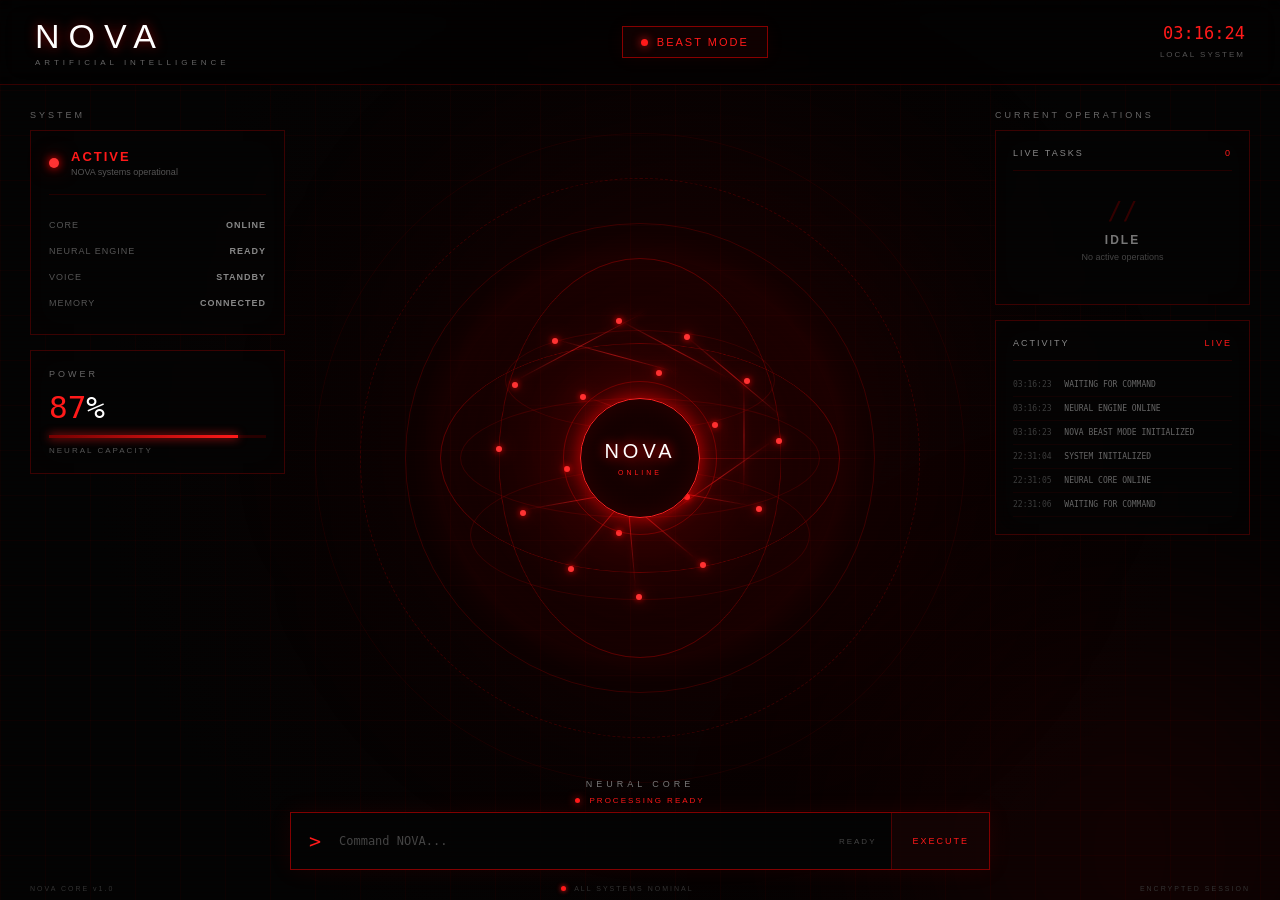
==== beast mode UI/Beast.html @ 0acd36e1 "NOVA local-first assistant: neural intent router, Ollama brain, full action layer Replaces the early" ====
<!DOCTYPE html>
<html lang="en">

<head>
    <meta charset="UTF-8">
    <meta name="viewport" content="width=device-width, initial-scale=1.0">

    <title>NOVA — Beast Mode</title>

    <link rel="stylesheet" href="beast1.css">
</head>

<body>

    <!-- =========================================
         BACKGROUND
    ========================================== -->

    <div class="background-grid"></div>

    <div class="scanlines"></div>

    <div class="ambient ambient-one"></div>
    <div class="ambient ambient-two"></div>


    <!-- =========================================
         TOP HEADER
    ========================================== -->

    <header class="header">

        <div class="brand">

            <div class="brand-name">
                NOVA
            </div>

            <div class="brand-subtitle">
                ARTIFICIAL INTELLIGENCE
            </div>

        </div>


        <div class="beast-badge">

            <span class="badge-dot"></span>

            BEAST MODE

        </div>


        <div class="system-time">

            <span id="time">00:00:00</span>

            <small>LOCAL SYSTEM</small>

        </div>

    </header>


    <!-- =========================================
         LEFT STATUS PANEL
    ========================================== -->

    <aside class="left-panel">

        <div class="panel-label">
            SYSTEM
        </div>


        <div class="status-card">

            <div class="status-top">

                <span class="status-dot"></span>

                <div>
                    <strong id="systemStatus">
                        ACTIVE
                    </strong>

                    <small id="systemDescription">
                        NOVA systems operational
                    </small>
                </div>

            </div>


            <div class="status-line"></div>


            <div class="system-item">

                <span>CORE</span>

                <strong>ONLINE</strong>

            </div>


            <div class="system-item">

                <span>NEURAL ENGINE</span>

                <strong>READY</strong>

            </div>


            <div class="system-item">

                <span>VOICE</span>

                <strong>STANDBY</strong>

            </div>


            <div class="system-item">

                <span>MEMORY</span>

                <strong>CONNECTED</strong>

            </div>

        </div>


        <!-- POWER -->

        <div class="power-card">

            <div class="panel-label">
                POWER
            </div>

            <div class="power-value">
                <span id="powerValue">87</span>%
            </div>

            <div class="power-bar">

                <div
                    id="powerBar"
                    class="power-fill">
                </div>

            </div>

            <small>
                NEURAL CAPACITY
            </small>

        </div>

    </aside>


    <!-- =========================================
         MAIN CORE
    ========================================== -->

    <main class="core-area">


        <!-- Outer rotating rings -->

        <div class="core-ring ring-a"></div>

        <div class="core-ring ring-b"></div>

        <div class="core-ring ring-c"></div>


        <!-- Radar -->

        <div class="radar">

            <div class="radar-line"></div>

        </div>


        <!-- Neural Globe -->

        <div class="neural-globe">

            <!-- globe lines -->

            <div class="globe-line g1"></div>
            <div class="globe-line g2"></div>
            <div class="globe-line g3"></div>
            <div class="globe-line g4"></div>

            <div class="globe-lat l1"></div>
            <div class="globe-lat l2"></div>
            <div class="globe-lat l3"></div>


            <!-- Neural Nodes -->

            <div class="node node1"></div>
            <div class="node node2"></div>
            <div class="node node3"></div>
            <div class="node node4"></div>
            <div class="node node5"></div>
            <div class="node node6"></div>
            <div class="node node7"></div>
            <div class="node node8"></div>
            <div class="node node9"></div>
            <div class="node node10"></div>
            <div class="node node11"></div>
            <div class="node node12"></div>
            <div class="node node13"></div>
            <div class="node node14"></div>
            <div class="node node15"></div>
            <div class="node node16"></div>
            <div class="node node17"></div>
            <div class="node node18"></div>


            <!-- Connections -->

            <div class="connection c1"></div>
            <div class="connection c2"></div>
            <div class="connection c3"></div>
            <div class="connection c4"></div>
            <div class="connection c5"></div>
            <div class="connection c6"></div>
            <div class="connection c7"></div>
            <div class="connection c8"></div>
            <div class="connection c9"></div>
            <div class="connection c10"></div>
            <div class="connection c11"></div>
            <div class="connection c12"></div>


            <!-- CORE -->

            <div class="nova-core">

                <div class="core-pulse"></div>

                <span>NOVA</span>

                <small>ONLINE</small>

            </div>

        </div>


        <!-- Core information -->

        <div class="core-status">

            <div class="core-title">
                NEURAL CORE
            </div>

            <div class="core-state">
                <span></span>
                PROCESSING READY
            </div>

        </div>

    </main>


    <!-- =========================================
         RIGHT TASK PANEL
    ========================================== -->

    <aside class="right-panel">

        <div class="panel-label">
            CURRENT OPERATIONS
        </div>


        <div class="operations-card">

            <div class="operation-header">

                <span>LIVE TASKS</span>

                <span
                    id="taskCount"
                    class="task-count">
                    0
                </span>

            </div>


            <div
                id="taskList"
                class="task-list">

                <div class="idle-state">

                    <div class="idle-icon">
                        //
                    </div>

                    <strong>
                        IDLE
                    </strong>

                    <small>
                        No active operations
                    </small>

                </div>

            </div>

        </div>


        <!-- Activity log -->

        <div class="activity-card">

            <div class="operation-header">

                <span>ACTIVITY</span>

                <span class="live-label">
                    LIVE
                </span>

            </div>


            <div
                id="activityLog"
                class="activity-log">

                <div>
                    <span>22:31:04</span>
                    SYSTEM INITIALIZED
                </div>

                <div>
                    <span>22:31:05</span>
                    NEURAL CORE ONLINE
                </div>

                <div>
                    <span>22:31:06</span>
                    WAITING FOR COMMAND
                </div>

            </div>

        </div>

    </aside>


    <!-- =========================================
         COMMAND BAR
    ========================================== -->

    <div class="command-area">

        <div class="command-prefix">
            <span>></span>
        </div>


        <input
            id="commandInput"
            type="text"
            placeholder="Command NOVA..."
            autocomplete="off"
        >


        <div class="command-status">
            READY
        </div>


        <button
            id="sendCommand"
            class="command-button">

            EXECUTE

        </button>

    </div>


    <!-- =========================================
         BOTTOM STATUS
    ========================================== -->

    <footer class="footer">

        <div>
            NOVA CORE v1.0
        </div>

        <div>
            <span class="footer-dot"></span>
            ALL SYSTEMS NOMINAL
        </div>

        <div>
            ENCRYPTED SESSION
        </div>

    </footer>


    <script src="beast2.js"></script>

</body>

</html>
---- beast mode UI/beast1.css ----
/* =====================================================
   NOVA BEAST MODE
   BLACK + RED
===================================================== */

* {
    margin: 0;
    padding: 0;
    box-sizing: border-box;
}


:root {

    --black: #030303;
    --black2: #080808;

    --red: #ff1a1a;
    --red2: #b30000;
    --dark-red: #410000;

    --red-glow:
        rgba(255, 20, 20, 0.55);

    --text: #eeeeee;
    --muted: #666;

}


html,
body {

    width: 100%;
    height: 100%;

    overflow: hidden;

}


body {

    background:
        radial-gradient(
            circle at center,
            #180000 0%,
            #080202 30%,
            #030303 70%
        );

    color: var(--text);

    font-family:
        "Segoe UI",
        Arial,
        sans-serif;

}


/* =====================================================
   BACKGROUND GRID
===================================================== */

.background-grid {

    position: fixed;

    inset: 0;

    background-image:

        linear-gradient(
            rgba(255, 0, 0, 0.035) 1px,
            transparent 1px
        ),

        linear-gradient(
            90deg,
            rgba(255, 0, 0, 0.035) 1px,
            transparent 1px
        );

    background-size: 45px 45px;

    pointer-events: none;

}


.scanlines {

    position: fixed;

    inset: 0;

    pointer-events: none;

    background:
        repeating-linear-gradient(
            0deg,
            transparent,
            transparent 3px,
            rgba(255, 0, 0, 0.015) 4px
        );

    z-index: 50;

}


.ambient {

    position: fixed;

    width: 500px;
    height: 500px;

    border-radius: 50%;

    filter: blur(120px);

    pointer-events: none;

}


.ambient-one {

    top: 20%;
    left: 35%;

    background:
        rgba(180, 0, 0, 0.09);

}


.ambient-two {

    bottom: -200px;
    right: -100px;

    background:
        rgba(255, 0, 0, 0.06);

}


/* =====================================================
   HEADER
===================================================== */

.header {

    position: absolute;

    top: 0;
    left: 0;

    width: 100%;

    height: 85px;

    display: flex;

    align-items: center;

    justify-content: space-between;

    padding: 0 35px;

    border-bottom:
        1px solid
        rgba(255, 0, 0, 0.2);

    background:
        rgba(3, 3, 3, 0.65);

    backdrop-filter: blur(12px);

    z-index: 20;

}


.brand-name {

    font-size: 34px;

    font-weight: 300;

    letter-spacing: 9px;

    color: #fff;

    text-shadow:
        0 0 12px var(--red-glow);

}


.brand-subtitle {

    margin-top: 2px;

    color: #666;

    font-size: 8px;

    letter-spacing: 4px;

}


.beast-badge {

    display: flex;

    align-items: center;

    gap: 9px;

    padding:
        9px 18px;

    border:
        1px solid
        rgba(255, 0, 0, 0.5);

    background:
        rgba(255, 0, 0, 0.05);

    color: var(--red);

    font-size: 11px;

    letter-spacing: 2px;

    box-shadow:
        0 0 20px rgba(255, 0, 0, 0.06);

}


.badge-dot {

    width: 7px;
    height: 7px;

    border-radius: 50%;

    background: var(--red);

    box-shadow:
        0 0 10px var(--red);

    animation:
        blink 1.2s infinite;

}


.system-time {

    text-align: right;

}


.system-time span {

    display: block;

    color: var(--red);

    font-size: 17px;

    font-family:
        Consolas,
        monospace;

}


.system-time small {

    color: #555;

    font-size: 8px;

    letter-spacing: 2px;

}


/* =====================================================
   PANELS
===================================================== */

.left-panel,
.right-panel {

    position: absolute;

    top: 110px;

    width: 255px;

    z-index: 10;

}


.left-panel {

    left: 30px;

}


.right-panel {

    right: 30px;

}


.panel-label {

    margin-bottom: 10px;

    color: #666;

    font-size: 9px;

    letter-spacing: 3px;

}


.status-card,
.power-card,
.operations-card,
.activity-card {

    border:
        1px solid
        rgba(255, 0, 0, 0.22);

    background:
        rgba(5, 5, 5, 0.78);

    backdrop-filter: blur(10px);

    box-shadow:
        inset 0 0 30px
        rgba(255, 0, 0, 0.015);

}


/* =====================================================
   STATUS
===================================================== */

.status-card {

    padding: 18px;

}


.status-top {

    display: flex;

    align-items: center;

    gap: 12px;

}


.status-dot {

    width: 10px;
    height: 10px;

    border-radius: 50%;

    background: #ff3333;

    box-shadow:
        0 0 8px #ff0000,
        0 0 20px #880000;

    animation:
        blink 1.8s infinite;

}


.status-top strong {

    display: block;

    color: var(--red);

    font-size: 13px;

    letter-spacing: 2px;

}


.status-top small {

    display: block;

    color: #555;

    margin-top: 3px;

    font-size: 9px;

}


.status-line {

    height: 1px;

    margin: 17px 0;

    background:
        #210000;

}


.system-item {

    display: flex;

    justify-content: space-between;

    padding: 8px 0;

    color: #555;

    font-size: 9px;

    letter-spacing: 1px;

}


.system-item strong {

    color: #888;

}


/* =====================================================
   POWER
===================================================== */

.power-card {

    margin-top: 15px;

    padding: 18px;

}


.power-value {

    margin-top: 5px;

    color: white;

    font-size: 31px;

    font-family: Consolas, monospace;

}


.power-value span {

    color: var(--red);

}


.power-bar {

    width: 100%;

    height: 3px;

    margin-top: 10px;

    background:
        #260000;

}


.power-fill {

    height: 100%;

    width: 87%;

    background:
        linear-gradient(
            90deg,
            #730000,
            var(--red)
        );

    box-shadow:
        0 0 10px var(--red);

    transition: width .5s;

}


.power-card small {

    display: block;

    margin-top: 8px;

    color: #555;

    font-size: 8px;

    letter-spacing: 2px;

}


/* =====================================================
   CORE AREA
===================================================== */

.core-area {

    position: absolute;

    top: 85px;
    bottom: 70px;

    left: 50%;

    width: 700px;

    transform: translateX(-50%);

    display: flex;

    justify-content: center;

    align-items: center;

}


/* =====================================================
   OUTER CORE RINGS
===================================================== */

.core-ring {

    position: absolute;

    border-radius: 50%;

    border:
        1px solid
        rgba(255, 0, 0, 0.18);

}


.ring-a {

    width: 470px;
    height: 470px;

    animation:
        rotate 25s linear infinite;

}


.ring-b {

    width: 560px;
    height: 560px;

    border-style: dashed;

    animation:
        rotate-reverse 35s linear infinite;

}


.ring-c {

    width: 650px;
    height: 650px;

    border-color:
        rgba(255, 0, 0, 0.07);

    animation:
        rotate 50s linear infinite;

}


@keyframes rotate {

    from {
        transform: rotate(0deg);
    }

    to {
        transform: rotate(360deg);
    }

}


@keyframes rotate-reverse {

    from {
        transform: rotate(360deg);
    }

    to {
        transform: rotate(0deg);
    }

}


/* =====================================================
   RADAR
===================================================== */

.radar {

    position: absolute;

    width: 490px;
    height: 490px;

    border-radius: 50%;

    overflow: hidden;

    opacity: .35;

}


.radar-line {

    position: absolute;

    left: 50%;
    top: 50%;

    width: 50%;

    height: 1px;

    transform-origin: left;

    background:
        linear-gradient(
            90deg,
            var(--red),
            transparent
        );

    animation:
        radarSpin 4s linear infinite;

}


@keyframes radarSpin {

    from {
        transform:
            rotate(0deg);
    }

    to {
        transform:
            rotate(360deg);
    }

}


/* =====================================================
   NEURAL GLOBE
===================================================== */

.neural-globe {

    position: relative;

    width: 400px;
    height: 400px;

    border-radius: 50%;

    background:

        radial-gradient(
            circle at 50% 50%,
            rgba(255, 0, 0, 0.08),
            transparent 62%
        );

    box-shadow:

        0 0 40px
        rgba(255, 0, 0, 0.08),

        inset 0 0 70px
        rgba(255, 0, 0, 0.06);

    animation:
        globeFloat 5s ease-in-out infinite;

}


@keyframes globeFloat {

    0%,
    100% {
        transform:
            translateY(0);
    }

    50% {
        transform:
            translateY(-8px);
    }

}


/* =====================================================
   GLOBE LINES
===================================================== */

.globe-line {

    position: absolute;

    inset: 0;

    border:
        1px solid
        rgba(255, 0, 0, 0.17);

    border-radius: 50%;

}


.g1 {

    transform:
        rotateY(45deg);

}


.g2 {

    transform:
        rotateY(-45deg);

}


.g3 {

    transform:
        rotateX(55deg);

}


.g4 {

    transform:
        rotateX(-55deg);

}


.globe-lat {

    position: absolute;

    left: 50%;

    transform:
        translateX(-50%);

    border:
        1px solid
        rgba(255, 0, 0, 0.14);

    border-radius: 50%;

}


.l1 {

    top: 18%;

    width: 270px;
    height: 100px;

}


.l2 {

    top: 35%;

    width: 360px;
    height: 120px;

}


.l3 {

    top: 53%;

    width: 340px;
    height: 130px;

}


/* =====================================================
   NEURAL NODES
===================================================== */

.node {

    position: absolute;

    width: 6px;
    height: 6px;

    border-radius: 50%;

    background: #ff3333;

    box-shadow:
        0 0 6px #ff0000,
        0 0 18px rgba(255, 0, 0, .8);

    z-index: 4;

    animation:
        nodePulse 1.5s infinite alternate;

}


@keyframes nodePulse {

    from {
        transform: scale(.6);

        opacity: .35;
    }

    to {
        transform: scale(1.5);

        opacity: 1;
    }

}


/* Node positions */

.node1  { left: 18%; top: 31%; }
.node2  { left: 28%; top: 20%; }
.node3  { left: 44%; top: 15%; }
.node4  { left: 61%; top: 19%; }
.node5  { left: 76%; top: 30%; }
.node6  { left: 84%; top: 45%; }
.node7  { left: 79%; top: 62%; }
.node8  { left: 65%; top: 76%; }
.node9  { left: 49%; top: 84%; }
.node10 { left: 32%; top: 77%; }
.node11 { left: 20%; top: 63%; }
.node12 { left: 14%; top: 47%; }

.node13 { left: 35%; top: 34%; }
.node14 { left: 54%; top: 28%; }
.node15 { left: 68%; top: 41%; }
.node16 { left: 61%; top: 59%; }
.node17 { left: 44%; top: 68%; }
.node18 { left: 31%; top: 52%; }


/* =====================================================
   NEURAL CONNECTIONS
===================================================== */

.connection {

    position: absolute;

    height: 1px;

    background:
        linear-gradient(
            90deg,
            transparent,
            #ff2222,
            transparent
        );

    transform-origin: left;

    opacity: .55;

    box-shadow:
        0 0 7px
        rgba(255, 0, 0, .6);

}


/* connections */

.c1 {
    width: 150px;
    left: 18%;
    top: 31%;
    transform: rotate(-28deg);
}

.c2 {
    width: 130px;
    left: 28%;
    top: 20%;
    transform: rotate(15deg);
}

.c3 {
    width: 130px;
    left: 44%;
    top: 15%;
    transform: rotate(28deg);
}

.c4 {
    width: 130px;
    left: 61%;
    top: 19%;
    transform: rotate(40deg);
}

.c5 {
    width: 115px;
    left: 76%;
    top: 30%;
    transform: rotate(90deg);
}

.c6 {
    width: 140px;
    left: 84%;
    top: 45%;
    transform: rotate(145deg);
}

.c7 {
    width: 130px;
    left: 79%;
    top: 62%;
    transform: rotate(190deg);
}

.c8 {
    width: 135px;
    left: 65%;
    top: 76%;
    transform: rotate(220deg);
}

.c9 {
    width: 140px;
    left: 49%;
    top: 84%;
    transform: rotate(265deg);
}

.c10 {
    width: 130px;
    left: 32%;
    top: 77%;
    transform: rotate(310deg);
}

.c11 {
    width: 125px;
    left: 20%;
    top: 63%;
    transform: rotate(350deg);
}

.c12 {
    width: 125px;
    left: 35%;
    top: 34%;
    transform: rotate(20deg);
}


/* =====================================================
   NOVA CORE
===================================================== */

.nova-core {

    position: absolute;

    top: 50%;
    left: 50%;

    transform:
        translate(-50%, -50%);

    width: 120px;
    height: 120px;

    display: flex;

    align-items: center;
    justify-content: center;

    flex-direction: column;

    border-radius: 50%;

    background:
        radial-gradient(
            circle,
            #260000,
            #080000 65%,
            #020202
        );

    border:
        1px solid
        #ff2020;

    box-shadow:

        0 0 20px
        rgba(255, 0, 0, .7),

        0 0 70px
        rgba(255, 0, 0, .22),

        inset 0 0 30px
        rgba(255, 0, 0, .2);

    z-index: 10;

}


.nova-core span {

    color: #fff;

    font-size: 20px;

    letter-spacing: 4px;

    text-shadow:
        0 0 12px #ff0000;

}


.nova-core small {

    margin-top: 6px;

    color: var(--red);

    font-size: 7px;

    letter-spacing: 3px;

}


.core-pulse {

    position: absolute;

    inset: -18px;

    border:
        1px solid
        rgba(255, 0, 0, .3);

    border-radius: 50%;

    animation:
        corePulse 2s infinite;

}


@keyframes corePulse {

    0% {
        transform: scale(.75);
        opacity: 0;
    }

    50% {
        opacity: 1;
    }

    100% {
        transform: scale(1.3);
        opacity: 0;
    }

}


/* =====================================================
   CORE STATUS
===================================================== */

.core-status {

    position: absolute;

    bottom: 25px;

    text-align: center;

}


.core-title {

    color: #777;

    font-size: 9px;

    letter-spacing: 4px;

}


.core-state {

    margin-top: 7px;

    color: var(--red);

    font-size: 8px;

    letter-spacing: 2px;

}


.core-state span {

    display: inline-block;

    width: 5px;
    height: 5px;

    border-radius: 50%;

    background: var(--red);

    box-shadow:
        0 0 8px var(--red);

    margin-right: 5px;

}


/* =====================================================
   OPERATIONS
===================================================== */

.operations-card,
.activity-card {

    padding: 17px;

}


.operation-header {

    display: flex;

    justify-content: space-between;

    align-items: center;

    padding-bottom: 12px;

    border-bottom:
        1px solid
        #220000;

    color: #888;

    font-size: 9px;

    letter-spacing: 2px;

}


.task-count {

    color: var(--red);

}


.idle-state {

    padding: 25px 0;

    text-align: center;

}


.idle-icon {

    color:
        #330000;

    font-family:
        Consolas,
        monospace;

    font-size: 25px;

    margin-bottom: 8px;

}


.idle-state strong {

    display: block;

    color: #777;

    font-size: 12px;

    letter-spacing: 2px;

}


.idle-state small {

    display: block;

    margin-top: 5px;

    color: #444;

    font-size: 9px;

}


/* =====================================================
   ACTIVITY
===================================================== */

.activity-card {

    margin-top: 15px;

}


.live-label {

    color: var(--red);

}


.activity-log {

    margin-top: 12px;

    max-height: 150px;

    overflow: hidden;

}


.activity-log div {

    padding: 7px 0;

    color: #666;

    font-size: 8px;

    font-family:
        Consolas,
        monospace;

    border-bottom:
        1px solid
        rgba(255, 0, 0, .05);

}


.activity-log span {

    color: #3d3d3d;

    margin-right: 8px;

}


/* =====================================================
   COMMAND BAR
===================================================== */

.command-area {

    position: absolute;

    left: 50%;

    bottom: 30px;

    transform:
        translateX(-50%);

    width:
        min(700px, 60vw);

    height: 58px;

    display: flex;

    align-items: center;

    border:
        1px solid
        rgba(255, 0, 0, .5);

    background:
        rgba(4, 4, 4, .92);

    box-shadow:
        0 0 25px
        rgba(255, 0, 0, .08);

    z-index: 30;

}


.command-prefix {

    width: 48px;

    text-align: center;

    color: var(--red);

    font-family:
        Consolas,
        monospace;

    font-size: 20px;

}


.command-area input {

    flex: 1;

    height: 100%;

    outline: none;

    border: none;

    background: transparent;

    color: white;

    font-family:
        Consolas,
        monospace;

    font-size: 12px;

}


.command-area input::placeholder {

    color: #444;

}


.command-status {

    padding: 0 15px;

    color: #444;

    font-size: 8px;

    letter-spacing: 2px;

}


.command-button {

    height: 100%;

    padding: 0 20px;

    border: none;

    border-left:
        1px solid
        rgba(255, 0, 0, .25);

    background:
        rgba(255, 0, 0, .06);

    color: var(--red);

    font-size: 9px;

    letter-spacing: 2px;

    cursor: pointer;

}


.command-button:hover {

    background:
        var(--red);

    color: black;

    box-shadow:
        0 0 20px
        rgba(255, 0, 0, .5);

}


/* =====================================================
   FOOTER
===================================================== */

.footer {

    position: absolute;

    bottom: 8px;

    left: 30px;
    right: 30px;

    display: flex;

    justify-content: space-between;

    color: #333;

    font-size: 7px;

    letter-spacing: 2px;

}


.footer-dot {

    display: inline-block;

    width: 5px;
    height: 5px;

    margin-right: 5px;

    border-radius: 50%;

    background:
        var(--red);

    box-shadow:
        0 0 5px
        var(--red);

}


/* =====================================================
   ANIMATIONS
===================================================== */

@keyframes blink {

    0%,
    100% {
        opacity: .4;
    }

    50% {
        opacity: 1;
    }

}


/* =====================================================
   RESPONSIVE
===================================================== */

@media(max-width: 1100px) {

    .left-panel,
    .right-panel {

        width: 210px;

    }

    .core-area {

        width: 550px;

    }

    .neural-globe {

        transform:
            scale(.8);

    }

}


@media(max-width: 800px) {

    .left-panel,
    .right-panel {

        display: none;

    }

    .core-area {

        width: 100%;

    }

    .command-area {

        width: 85vw;

    }

    .header {

        padding: 0 15px;

    }

}
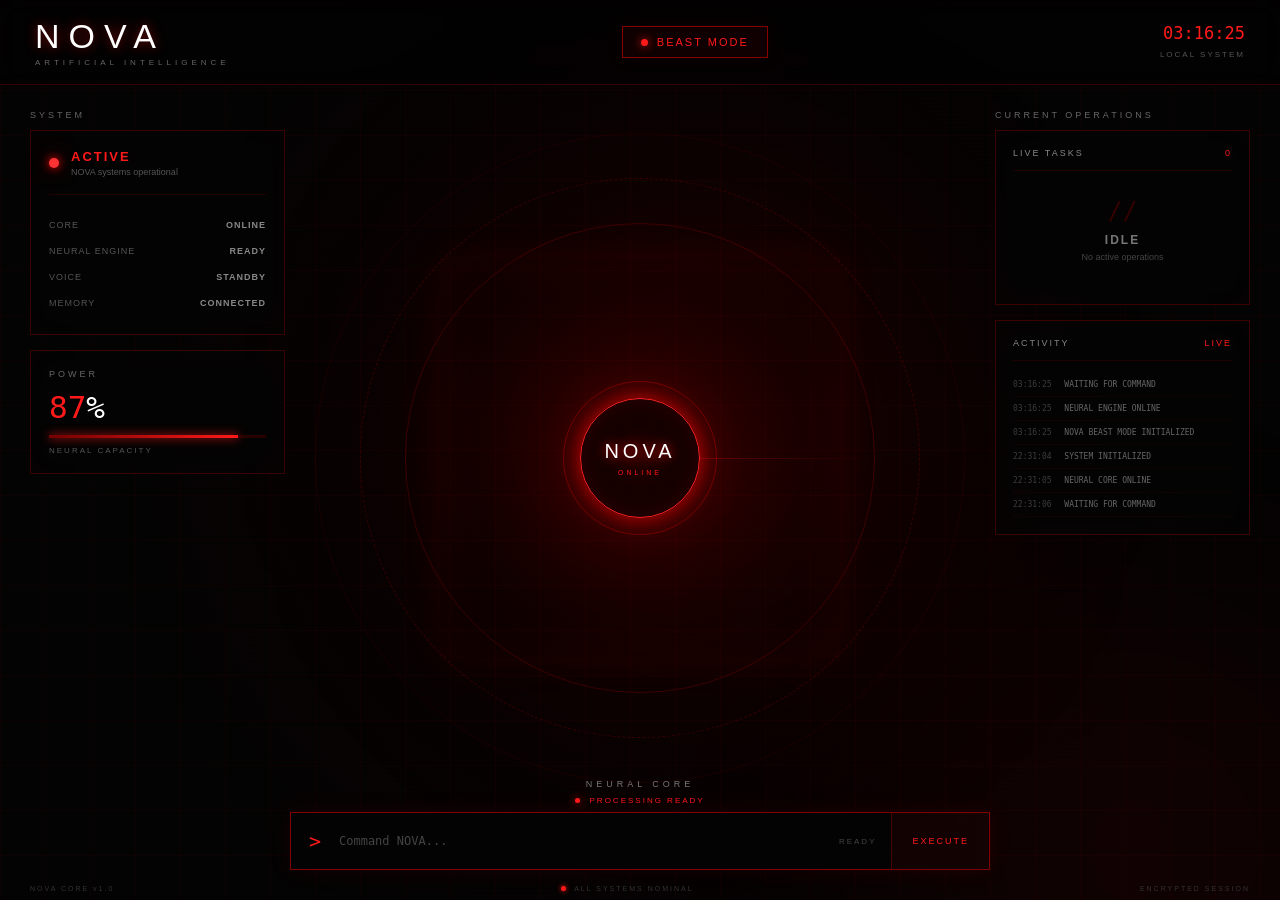
==== commit 4fbb8bd7: "Replace static globes with live 3D neural-network globe in both UIs The gold and Beast UIs now rende" ====
--- a/beast mode UI/Beast.html
+++ b/beast mode UI/Beast.html
@@ -191,71 +191,23 @@
 
         <!-- Neural Globe -->
 
-        <div class="neural-globe">
-
-            <!-- globe lines -->
-
-            <div class="globe-line g1"></div>
-            <div class="globe-line g2"></div>
-            <div class="globe-line g3"></div>
-            <div class="globe-line g4"></div>
-
-            <div class="globe-lat l1"></div>
-            <div class="globe-lat l2"></div>
-            <div class="globe-lat l3"></div>
-
-
-            <!-- Neural Nodes -->
-
-            <div class="node node1"></div>
-            <div class="node node2"></div>
-            <div class="node node3"></div>
-            <div class="node node4"></div>
-            <div class="node node5"></div>
-            <div class="node node6"></div>
-            <div class="node node7"></div>
-            <div class="node node8"></div>
-            <div class="node node9"></div>
-            <div class="node node10"></div>
-            <div class="node node11"></div>
-            <div class="node node12"></div>
-            <div class="node node13"></div>
-            <div class="node node14"></div>
-            <div class="node node15"></div>
-            <div class="node node16"></div>
-            <div class="node node17"></div>
-            <div class="node node18"></div>
-
-
-            <!-- Connections -->
-
-            <div class="connection c1"></div>
-            <div class="connection c2"></div>
-            <div class="connection c3"></div>
-            <div class="connection c4"></div>
-            <div class="connection c5"></div>
-            <div class="connection c6"></div>
-            <div class="connection c7"></div>
-            <div class="connection c8"></div>
-            <div class="connection c9"></div>
-            <div class="connection c10"></div>
-            <div class="connection c11"></div>
-            <div class="connection c12"></div>
-
-
-            <!-- CORE -->
-
-            <div class="nova-core">
-
-                <div class="core-pulse"></div>
-
-                <span>NOVA</span>
-
-                <small>ONLINE</small>
-
-            </div>
-
-        </div>
+        <canvas id="beast-globe" data-theme="red"></canvas>
+
+
+        <!-- CORE -->
+
+        <div class="nova-core core-overlay">
+
+            <div class="core-pulse"></div>
+
+            <span>NOVA</span>
+
+            <small>ONLINE</small>
+
+        </div>
+
+
+        
 
 
         <!-- Core information -->
@@ -425,6 +377,8 @@
     </footer>
 
 
+    <script src="globe.js"></script>
+
     <script src="beast2.js"></script>
 
 </body>
--- a/beast mode UI/beast1.css
+++ b/beast mode UI/beast1.css
@@ -762,6 +762,53 @@
         transform:
             translateY(-8px);
     }
+
+}
+
+
+/* =====================================================
+   LIVE NEURAL GLOBE (WebGL canvas)
+===================================================== */
+
+#beast-globe {
+
+    position: relative;
+
+    width: 400px;
+    height: 400px;
+
+    display: block;
+
+    cursor: grab;
+
+    touch-action: none;
+
+    background:
+        radial-gradient(
+            circle at 50% 50%,
+            rgba(255, 0, 0, 0.08),
+            transparent 62%
+        );
+
+    box-shadow:
+
+        0 0 40px
+        rgba(255, 0, 0, 0.08),
+
+        inset 0 0 70px
+        rgba(255, 0, 0, 0.06);
+
+    animation:
+        globeFloat 5s ease-in-out infinite;
+
+}
+
+
+/* core badge floats over the live globe, ignores mouse */
+
+.nova-core.core-overlay {
+
+    pointer-events: none;
 
 }
 
@@ -1598,7 +1645,13 @@
 
     }
 
-    .neural-globe {
+    .beast-badge {
+
+        display: flex;
+
+    }
+
+    #beast-globe {
 
         transform:
             scale(.8);
